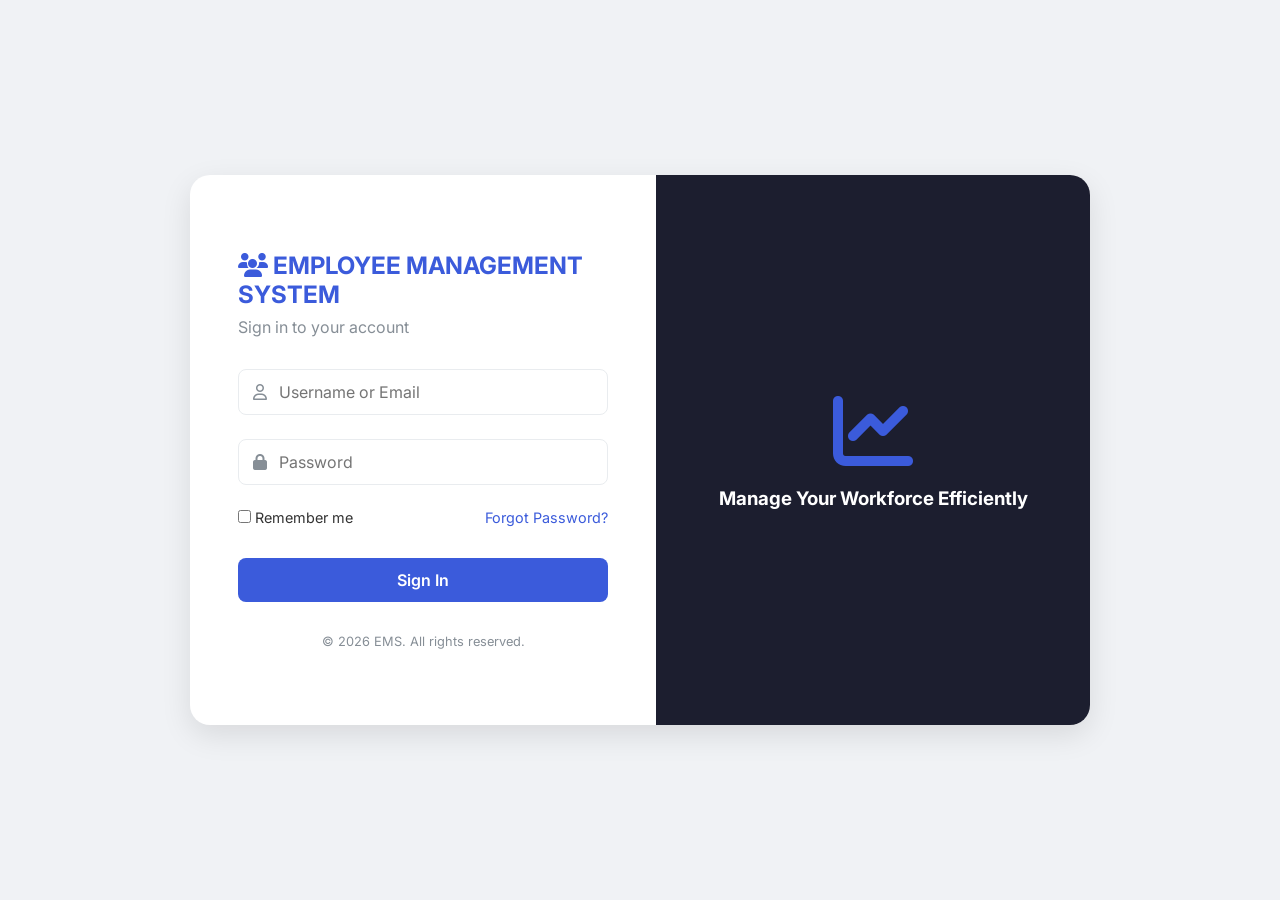
==== frontend/worksphere-frontend/attendance.html @ 93aee324 "Final Polish and Switched to H2 Database for Cloud Deployment" ====
﻿<!DOCTYPE html>
<html lang="en">
<head>
    <meta charset="UTF-8">
    <meta name="viewport" content="width=device-width, initial-scale=1.0">
    <title>EMS - Attendance</title>
    <link href="https://fonts.googleapis.com/css2?family=Inter:wght@300;400;500;600;700&display=swap" rel="stylesheet">
    <link rel="stylesheet" href="styles.css">
    <link rel="stylesheet" href="https://cdnjs.cloudflare.com/ajax/libs/font-awesome/6.4.0/css/all.min.css">
</head>
<body>
    <div class="dashboard-layout">
        <!-- Sidebar -->
        <aside class="sidebar">
            <div class="sidebar-brand">
                <i class="fa-solid fa-users"></i> EMS
            </div>
            <nav class="sidebar-nav">
                <a href="index.html" class="nav-item"><i class="fa-solid fa-border-all"></i> Dashboard</a>
                <a href="employees.html" class="nav-item"><i class="fa-solid fa-user-group"></i> Employees</a>
                <a href="departments.html" class="nav-item"><i class="fa-solid fa-building"></i> Departments</a>
                <a href="attendance.html" class="nav-item active"><i class="fa-solid fa-calendar-check"></i> Attendance</a>
                <a href="leaves.html" class="nav-item"><i class="fa-solid fa-calendar-minus"></i> Leaves</a>
                <a href="payroll.html" class="nav-item"><i class="fa-solid fa-money-check-dollar"></i> Payroll</a>
                <a href="reports.html" class="nav-item"><i class="fa-solid fa-chart-bar"></i> Reports</a>
                <a href="documents.html" class="nav-item"><i class="fa-solid fa-folder-open"></i> Documents</a>
                <a href="settings.html" class="nav-item"><i class="fa-solid fa-gear"></i> Settings</a>
            </nav>
        </aside>

        <!-- Main Content -->
        <div class="main-wrapper">
            <!-- Header -->
            <header class="top-header">
                <div class="header-title">
                    <button class="menu-toggle"><i class="fa-solid fa-bars"></i></button>
                    <h2>Attendance</h2>
                </div>
                <div class="header-actions">
                    <div class="user-profile">
                        <div class="avatar"><i class="fa-solid fa-user"></i></div>
                        <span>Current User</span>
                    </div>
                </div>
            </header>

            <!-- Content Area -->
            <main class="content-area">
                <div class="page-header-actions" style="margin-bottom: 30px;">
                    <h3>My Timesheet</h3>
                    <div style="display: flex; gap: 10px; align-items: center;">
                        <select id="attEmployeeSelect" style="padding: 10px; border-radius: 6px; border: 1px solid var(--border-color);"></select>
                        <button class="btn-primary" onclick="clockIn()" style="background-color: #2b8a3e;"><i class="fa-solid fa-right-to-bracket"></i> Clock In</button>
                        <button class="btn-primary" onclick="clockOut()" style="background-color: #e03131;"><i class="fa-solid fa-right-from-bracket"></i> Clock Out</button>
                    </div>
                </div>

                <div id="attError" class="error-msg" style="display:none; max-width: 600px; margin-bottom: 20px;"></div>

                <div class="table-container">
                    <table class="data-table">
                        <thead>
                            <tr>
                                <th>Date</th>
                                <th>Employee</th>
                                <th>Clock In</th>
                                <th>Clock Out</th>
                                <th>Status</th>
                            </tr>
                        </thead>
                        <tbody id="attendanceTableBody">
                            <tr>
                                <td colspan="5" style="text-align: center; padding: 20px;">Loading...</td>
                            </tr>
                        </tbody>
                    </table>
                </div>
            </main>
        </div>
    </div>

    <!-- Toast Notification -->
    <div id="toast" class="toast">Action completed successfully</div>

    <script src="script.js"></script>
    <script src="attendance.js"></script>
</body>
</html>
---- frontend/worksphere-frontend/styles.css ----
/* Global Variables & Resets */
:root {
    --primary-color: #3b5bdb;
    --primary-hover: #364fc7;
    --secondary-color: #f8f9fa;
    --sidebar-bg: #1c1e2f;
    --sidebar-hover: #2d3047;
    --text-main: #333333;
    --text-muted: #868e96;
    --border-color: #e9ecef;
    --success: #2b8a3e;
    --bg-color: #f4f6f9;
}

* {
    margin: 0;
    padding: 0;
    box-sizing: border-box;
    font-family: 'Inter', sans-serif;
}

body {
    background-color: var(--bg-color);
    color: var(--text-main);
}

a { text-decoration: none; }

/* Login Page Styles */
.login-body {
    display: flex;
    justify-content: center;
    align-items: center;
    min-height: 100vh;
    background-color: #f0f2f5;
}

.login-container {
    display: flex;
    width: 900px;
    height: 550px;
    background: #fff;
    border-radius: 20px;
    box-shadow: 0 10px 30px rgba(0,0,0,0.1);
    overflow: hidden;
}

.login-form-section {
    flex: 1;
    padding: 3rem;
    display: flex;
    flex-direction: column;
    justify-content: center;
}

.login-header h2 {
    color: var(--primary-color);
    font-size: 1.5rem;
    margin-bottom: 0.5rem;
}

.login-header p {
    color: var(--text-muted);
    margin-bottom: 2rem;
}

.input-group {
    position: relative;
    margin-bottom: 1.5rem;
}

.input-group i {
    position: absolute;
    left: 15px;
    top: 50%;
    transform: translateY(-50%);
    color: var(--text-muted);
}

.input-group input {
    width: 100%;
    padding: 12px 15px 12px 40px;
    border: 1px solid var(--border-color);
    border-radius: 8px;
    font-size: 1rem;
    outline: none;
    transition: all 0.3s;
}

.input-group input:focus {
    border-color: var(--primary-color);
    box-shadow: 0 0 0 3px rgba(59, 91, 219, 0.1);
}

.login-options {
    display: flex;
    justify-content: space-between;
    font-size: 0.9rem;
    margin-bottom: 2rem;
}

.login-options a {
    color: var(--primary-color);
}

.btn-primary {
    width: 100%;
    padding: 12px;
    background-color: var(--primary-color);
    color: white;
    border: none;
    border-radius: 8px;
    font-size: 1rem;
    font-weight: 600;
    cursor: pointer;
    transition: background 0.3s;
}

.btn-primary:hover {
    background-color: var(--primary-hover);
}

.login-footer {
    margin-top: 2rem;
    font-size: 0.8rem;
    color: var(--text-muted);
    text-align: center;
}

.login-image-section {
    flex: 1;
    background: var(--sidebar-bg);
    display: flex;
    justify-content: center;
    align-items: center;
    color: white;
    padding: 2rem;
}

.illustration-placeholder {
    text-align: center;
}

.illustration-icon {
    font-size: 5rem;
    margin-bottom: 1rem;
    color: var(--primary-color);
}

/* Dashboard Layout Styles */
.dashboard-layout {
    display: flex;
    min-height: 100vh;
}

.sidebar {
    width: 250px;
    background-color: var(--sidebar-bg);
    color: white;
    display: flex;
    flex-direction: column;
}

.sidebar-brand {
    padding: 20px;
    font-size: 1.5rem;
    font-weight: 700;
    border-bottom: 1px solid rgba(255,255,255,0.1);
    display: flex;
    align-items: center;
    gap: 10px;
}

.sidebar-nav {
    padding: 20px 0;
    flex: 1;
}

.nav-item {
    display: flex;
    align-items: center;
    padding: 12px 20px;
    color: #aeb2c6;
    text-decoration: none;
    gap: 15px;
    transition: all 0.3s;
}

.nav-item:hover, .nav-item.active {
    background-color: var(--sidebar-hover);
    color: white;
    border-left: 4px solid var(--primary-color);
}

.main-wrapper {
    flex: 1;
    display: flex;
    flex-direction: column;
    overflow-x: hidden;
}

.top-header {
    background: white;
    padding: 15px 30px;
    display: flex;
    justify-content: space-between;
    align-items: center;
    border-bottom: 1px solid var(--border-color);
}

.header-title {
    display: flex;
    align-items: center;
    gap: 15px;
}

.menu-toggle {
    background: none;
    border: none;
    font-size: 1.2rem;
    cursor: pointer;
    color: var(--text-muted);
}

.header-actions {
    display: flex;
    align-items: center;
    gap: 20px;
}

.search-bar {
    position: relative;
}

.search-bar i {
    position: absolute;
    left: 10px;
    top: 50%;
    transform: translateY(-50%);
    color: var(--text-muted);
}

.search-bar input {
    padding: 8px 15px 8px 35px;
    border: 1px solid var(--border-color);
    border-radius: 20px;
    outline: none;
    background: var(--secondary-color);
}

.user-profile {
    display: flex;
    align-items: center;
    gap: 10px;
    cursor: pointer;
}

.avatar {
    width: 35px;
    height: 35px;
    border-radius: 50%;
    background-color: var(--primary-color);
    color: white;
    display: flex;
    justify-content: center;
    align-items: center;
}

.content-area {
    padding: 30px;
    flex: 1;
}

.stats-grid {
    display: grid;
    grid-template-columns: repeat(4, 1fr);
    gap: 20px;
    margin-bottom: 30px;
}

.stat-card {
    background: white;
    padding: 20px;
    border-radius: 12px;
    box-shadow: 0 2px 10px rgba(0,0,0,0.02);
    border: 1px solid var(--border-color);
}

.stat-info h3 {
    font-size: 0.9rem;
    color: var(--text-muted);
    margin-bottom: 10px;
    font-weight: 500;
}

.stat-value {
    font-size: 2rem;
    font-weight: 700;
    margin-bottom: 5px;
}

.stat-subtext {
    font-size: 0.8rem;
    color: var(--text-muted);
}

.text-success {
    color: var(--success);
}

.dashboard-charts {
    display: grid;
    grid-template-columns: 2fr 1fr;
    gap: 20px;
}

.chart-container, .activities-container {
    background: white;
    padding: 20px;
    border-radius: 12px;
    box-shadow: 0 2px 10px rgba(0,0,0,0.02);
    border: 1px solid var(--border-color);
}

.chart-placeholder {
    height: 250px;
    display: flex;
    justify-content: center;
    align-items: center;
    background: var(--secondary-color);
    border-radius: 8px;
    margin-top: 15px;
}

.activities-header {
    display: flex;
    justify-content: space-between;
    align-items: center;
    margin-bottom: 15px;
}

.activities-header a {
    font-size: 0.8rem;
    color: var(--primary-color);
}

.activity-item {
    display: flex;
    align-items: flex-start;
    gap: 15px;
    padding: 12px 0;
    border-bottom: 1px solid var(--border-color);
}

.activity-item:last-child {
    border-bottom: none;
}

.activity-icon {
    width: 32px;
    height: 32px;
    border-radius: 50%;
    background: rgba(59, 91, 219, 0.1);
    color: var(--primary-color);
    display: flex;
    justify-content: center;
    align-items: center;
    font-size: 0.8rem;
}

.activity-details p {
    font-size: 0.9rem;
    margin: 0;
}

.activity-time {
    margin-left: auto;
    font-size: 0.75rem;
    color: var(--text-muted);
}

/* --- Table Styles --- */
.page-header-actions {
    display: flex;
    justify-content: space-between;
    align-items: center;
    margin-bottom: 20px;
}

.table-container {
    background: white;
    border-radius: 12px;
    box-shadow: 0 2px 10px rgba(0,0,0,0.02);
    border: 1px solid var(--border-color);
    overflow: hidden;
}

.data-table {
    width: 100%;
    border-collapse: collapse;
}

.data-table th {
    background-color: var(--secondary-color);
    padding: 15px 20px;
    text-align: left;
    font-weight: 600;
    font-size: 0.85rem;
    color: var(--text-muted);
    border-bottom: 1px solid var(--border-color);
}

.data-table td {
    padding: 15px 20px;
    border-bottom: 1px solid var(--border-color);
    font-size: 0.9rem;
    vertical-align: middle;
}

.data-table tr:last-child td {
    border-bottom: none;
}

.data-table tr:hover {
    background-color: rgba(59, 91, 219, 0.02);
}

.emp-name-cell {
    display: flex;
    align-items: center;
    gap: 12px;
    font-weight: 500;
}

.emp-avatar {
    width: 35px;
    height: 35px;
    border-radius: 50%;
    background-color: rgba(59, 91, 219, 0.1);
    color: var(--primary-color);
    display: flex;
    justify-content: center;
    align-items: center;
    font-size: 0.8rem;
    font-weight: 700;
}

.action-btn {
    background: none;
    border: none;
    cursor: pointer;
    padding: 6px;
    border-radius: 4px;
    transition: background 0.2s;
    font-size: 1rem;
}

.action-btn.edit-btn {
    color: #1971c2;
}

.action-btn.edit-btn:hover {
    background-color: rgba(25, 113, 194, 0.1);
}

.action-btn.delete-btn {
    color: #e03131;
}

.action-btn.delete-btn:hover {
    background-color: rgba(224, 49, 49, 0.1);
}

/* --- Modal Styles --- */
.modal {
    display: none;
    position: fixed;
    z-index: 1000;
    left: 0;
    top: 0;
    width: 100%;
    height: 100%;
    background-color: rgba(0,0,0,0.5);
    justify-content: center;
    align-items: center;
}

.modal-content {
    background-color: white;
    width: 500px;
    border-radius: 12px;
    box-shadow: 0 10px 30px rgba(0,0,0,0.2);
    overflow: hidden;
    animation: modalSlideIn 0.3s ease;
}

@keyframes modalSlideIn {
    from { transform: translateY(-20px); opacity: 0; }
    to { transform: translateY(0); opacity: 1; }
}

.modal-header {
    display: flex;
    justify-content: space-between;
    align-items: center;
    padding: 20px 25px;
    border-bottom: 1px solid var(--border-color);
}

.modal-header h2 {
    font-size: 1.25rem;
    color: var(--primary-color);
}

.close-btn {
    font-size: 1.5rem;
    cursor: pointer;
    color: var(--text-muted);
}

.close-btn:hover {
    color: var(--text-main);
}

#addEmployeeForm {
    padding: 20px 25px;
}

.form-row {
    display: flex;
    gap: 15px;
    margin-bottom: 15px;
}

.input-group-modal {
    flex: 1;
    display: flex;
    flex-direction: column;
}

.input-group-modal label {
    font-size: 0.85rem;
    margin-bottom: 5px;
    color: var(--text-main);
    font-weight: 500;
}

.input-group-modal input, .input-group-modal select {
    padding: 10px 12px;
    border: 1px solid var(--border-color);
    border-radius: 6px;
    font-size: 0.9rem;
    outline: none;
}

.input-group-modal input:focus, .input-group-modal select:focus {
    border-color: var(--primary-color);
}

.modal-footer {
    display: flex;
    justify-content: flex-end;
    gap: 10px;
    margin-top: 20px;
    padding-top: 20px;
    border-top: 1px solid var(--border-color);
}

.btn-secondary {
    padding: 10px 15px;
    background-color: white;
    color: var(--text-main);
    border: 1px solid var(--border-color);
    border-radius: 6px;
    cursor: pointer;
    font-weight: 500;
}

.btn-secondary:hover {
    background-color: var(--secondary-color);
}

/* --- Toast Notification --- */
.toast {
    visibility: hidden;
    min-width: 250px;
    background-color: var(--success);
    color: white;
    text-align: center;
    border-radius: 6px;
    padding: 15px;
    position: fixed;
    z-index: 1001;
    right: 30px;
    bottom: 30px;
    font-size: 0.95rem;
    box-shadow: 0 5px 15px rgba(0,0,0,0.2);
}

.toast.show {
    visibility: visible;
    animation: fadein 0.5s, fadeout 0.5s 2.5s;
}

@keyframes fadein {
    from {bottom: 0; opacity: 0;}
    to {bottom: 30px; opacity: 1;}
}

@keyframes fadeout {
    from {bottom: 30px; opacity: 1;}
    to {bottom: 0; opacity: 0;}
}

.error-msg {
    background-color: #ffe3e3;
    color: #e03131;
    padding: 10px;
    border-radius: 6px;
    margin-bottom: 15px;
    font-size: 0.85rem;
    border: 1px solid #ffc9c9;
}

/* --- Status Badges --- */
.badge {
    padding: 5px 10px;
    border-radius: 12px;
    font-size: 0.75rem;
    font-weight: 600;
    text-transform: uppercase;
    display: inline-block;
}

.badge-success {
    background-color: rgba(43, 138, 62, 0.1);
    color: #2b8a3e;
    border: 1px solid rgba(43, 138, 62, 0.2);
}

.badge-warning {
    background-color: rgba(240, 140, 0, 0.1);
    color: #f08c00;
    border: 1px solid rgba(240, 140, 0, 0.2);
}

.badge-danger {
    background-color: rgba(224, 49, 49, 0.1);
    color: #e03131;
    border: 1px solid rgba(224, 49, 49, 0.2);
}

.text-success { color: #2b8a3e !important; }
.text-danger { color: #e03131 !important; }
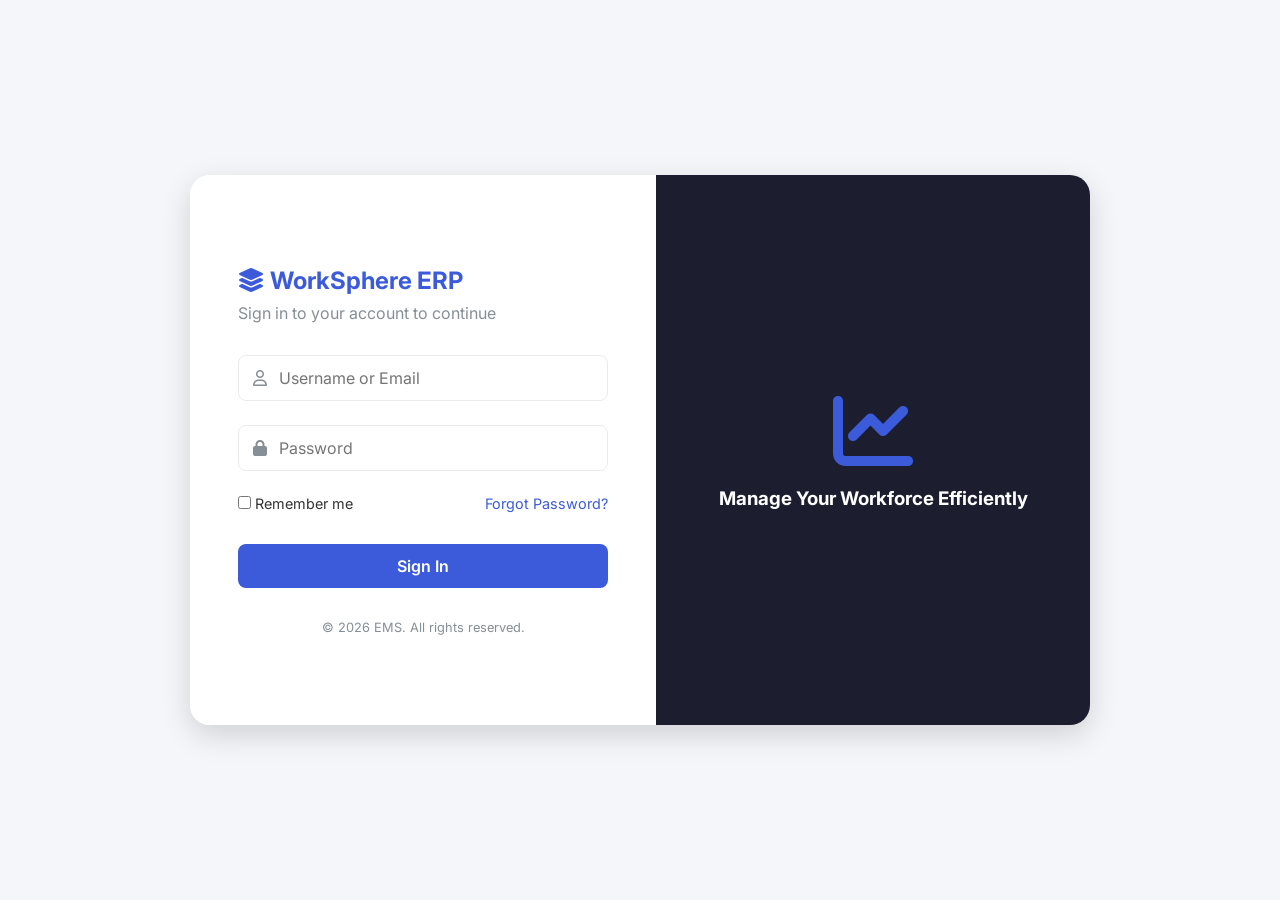
==== commit c06da0b2: "Phase 2: Activity logging, dark mode, user management, RBAC, payroll fixes, DataSeeder cleanup" ====
--- a/frontend/worksphere-frontend/attendance.html
+++ b/frontend/worksphere-frontend/attendance.html
@@ -5,6 +5,12 @@
     <meta name="viewport" content="width=device-width, initial-scale=1.0">
     <title>EMS - Attendance</title>
     <link href="https://fonts.googleapis.com/css2?family=Inter:wght@300;400;500;600;700&display=swap" rel="stylesheet">
+    <script>
+        (function() {
+            const t = localStorage.getItem('ws_theme') || 'light';
+            document.documentElement.setAttribute('data-theme', t);
+        })();
+    </script>
     <link rel="stylesheet" href="styles.css">
     <link rel="stylesheet" href="https://cdnjs.cloudflare.com/ajax/libs/font-awesome/6.4.0/css/all.min.css">
 </head>
@@ -24,6 +30,7 @@
                 <a href="payroll.html" class="nav-item"><i class="fa-solid fa-money-check-dollar"></i> Payroll</a>
                 <a href="reports.html" class="nav-item"><i class="fa-solid fa-chart-bar"></i> Reports</a>
                 <a href="documents.html" class="nav-item"><i class="fa-solid fa-folder-open"></i> Documents</a>
+                <a href="user-management.html" class="nav-item admin-only"><i class="fa-solid fa-users-gear"></i> User Management</a>
                 <a href="settings.html" class="nav-item"><i class="fa-solid fa-gear"></i> Settings</a>
             </nav>
         </aside>
@@ -37,6 +44,7 @@
                     <h2>Attendance</h2>
                 </div>
                 <div class="header-actions">
+                    <button class="theme-toggle-btn" onclick="toggleTheme()"><i class="fa-solid fa-moon"></i><span>Dark Mode</span></button>
                     <div class="user-profile">
                         <div class="avatar"><i class="fa-solid fa-user"></i></div>
                         <span>Current User</span>
@@ -87,3 +95,6 @@
 </body>
 </html>
 
+
+
+
--- a/frontend/worksphere-frontend/styles.css
+++ b/frontend/worksphere-frontend/styles.css
@@ -1,17 +1,65 @@
-/* Global Variables & Resets */
+/* =============================================
+   WorkSphere ERP – Global Stylesheet
+   Supports: Light Mode (default) + Dark Mode
+   ============================================= */
+
+/* ---- Theme Variables ---- */
 :root {
+    /* Light Mode (default) */
     --primary-color: #3b5bdb;
     --primary-hover: #364fc7;
     --secondary-color: #f8f9fa;
     --sidebar-bg: #1c1e2f;
     --sidebar-hover: #2d3047;
+    --sidebar-text: #aeb2c6;
     --text-main: #333333;
     --text-muted: #868e96;
     --border-color: #e9ecef;
     --success: #2b8a3e;
+    --danger: #e03131;
+    --warning: #f08c00;
     --bg-color: #f4f6f9;
-}
-
+    --card-bg: #ffffff;
+    --header-bg: #ffffff;
+    --input-bg: #ffffff;
+    --table-header-bg: #f8f9fa;
+    --modal-bg: #ffffff;
+    --modal-overlay: rgba(0, 0, 0, 0.5);
+    --shadow: 0 2px 10px rgba(0,0,0,0.06);
+    --shadow-lg: 0 10px 30px rgba(0,0,0,0.15);
+}
+
+/* Dark Mode */
+[data-theme="dark"] {
+    --primary-color: #4c6ef5;
+    --primary-hover: #5c7cfa;
+    --secondary-color: #2c2e3e;
+    --sidebar-bg: #141520;
+    --sidebar-hover: #1e2032;
+    --sidebar-text: #8c91b0;
+    --text-main: #e8eaf0;
+    --text-muted: #6e7290;
+    --border-color: #2c2e3e;
+    --success: #37b24d;
+    --danger: #f03e3e;
+    --warning: #f59f00;
+    --bg-color: #1a1b2e;
+    --card-bg: #23253a;
+    --header-bg: #1e2035;
+    --input-bg: #2c2e42;
+    --table-header-bg: #1e2035;
+    --modal-bg: #23253a;
+    --modal-overlay: rgba(0, 0, 0, 0.7);
+    --shadow: 0 2px 10px rgba(0,0,0,0.3);
+    --shadow-lg: 0 10px 30px rgba(0,0,0,0.5);
+}
+
+/* ---- Theme Flash Prevention ---- */
+html {
+    background-color: var(--bg-color);
+}
+
+/* ---- Resets ---- */
 * {
     margin: 0;
     padding: 0;
@@ -22,26 +70,27 @@
 body {
     background-color: var(--bg-color);
     color: var(--text-main);
+    transition: background-color 0.25s ease, color 0.25s ease;
 }
 
 a { text-decoration: none; }
 
-/* Login Page Styles */
+/* ---- Login Page ---- */
 .login-body {
     display: flex;
     justify-content: center;
     align-items: center;
     min-height: 100vh;
-    background-color: #f0f2f5;
+    background-color: var(--bg-color);
 }
 
 .login-container {
     display: flex;
     width: 900px;
-    height: 550px;
-    background: #fff;
+    min-height: 550px;
+    background: var(--card-bg);
     border-radius: 20px;
-    box-shadow: 0 10px 30px rgba(0,0,0,0.1);
+    box-shadow: var(--shadow-lg);
     overflow: hidden;
 }
 
@@ -51,6 +100,7 @@
     display: flex;
     flex-direction: column;
     justify-content: center;
+    background: var(--card-bg);
 }
 
 .login-header h2 {
@@ -84,12 +134,14 @@
     border-radius: 8px;
     font-size: 1rem;
     outline: none;
+    background: var(--input-bg);
+    color: var(--text-main);
     transition: all 0.3s;
 }
 
 .input-group input:focus {
     border-color: var(--primary-color);
-    box-shadow: 0 0 0 3px rgba(59, 91, 219, 0.1);
+    box-shadow: 0 0 0 3px rgba(59, 91, 219, 0.15);
 }
 
 .login-options {
@@ -99,9 +151,7 @@
     margin-bottom: 2rem;
 }
 
-.login-options a {
-    color: var(--primary-color);
-}
+.login-options a { color: var(--primary-color); }
 
 .btn-primary {
     width: 100%;
@@ -113,12 +163,11 @@
     font-size: 1rem;
     font-weight: 600;
     cursor: pointer;
-    transition: background 0.3s;
-}
-
-.btn-primary:hover {
-    background-color: var(--primary-hover);
-}
+    transition: background 0.3s, transform 0.1s;
+}
+
+.btn-primary:hover { background-color: var(--primary-hover); }
+.btn-primary:active { transform: scale(0.98); }
 
 .login-footer {
     margin-top: 2rem;
@@ -137,17 +186,10 @@
     padding: 2rem;
 }
 
-.illustration-placeholder {
-    text-align: center;
-}
-
-.illustration-icon {
-    font-size: 5rem;
-    margin-bottom: 1rem;
-    color: var(--primary-color);
-}
-
-/* Dashboard Layout Styles */
+.illustration-placeholder { text-align: center; }
+.illustration-icon { font-size: 5rem; margin-bottom: 1rem; color: var(--primary-color); }
+
+/* ---- Dashboard Layout ---- */
 .dashboard-layout {
     display: flex;
     min-height: 100vh;
@@ -159,20 +201,24 @@
     color: white;
     display: flex;
     flex-direction: column;
+    position: sticky;
+    top: 0;
+    height: 100vh;
+    overflow-y: auto;
 }
 
 .sidebar-brand {
     padding: 20px;
     font-size: 1.5rem;
     font-weight: 700;
-    border-bottom: 1px solid rgba(255,255,255,0.1);
+    border-bottom: 1px solid rgba(255,255,255,0.08);
     display: flex;
     align-items: center;
     gap: 10px;
 }
 
 .sidebar-nav {
-    padding: 20px 0;
+    padding: 15px 0;
     flex: 1;
 }
 
@@ -180,16 +226,18 @@
     display: flex;
     align-items: center;
     padding: 12px 20px;
-    color: #aeb2c6;
+    color: var(--sidebar-text);
     text-decoration: none;
     gap: 15px;
-    transition: all 0.3s;
+    transition: all 0.2s;
+    font-size: 0.9rem;
 }
 
 .nav-item:hover, .nav-item.active {
     background-color: var(--sidebar-hover);
     color: white;
-    border-left: 4px solid var(--primary-color);
+    border-left: 3px solid var(--primary-color);
+    padding-left: 17px;
 }
 
 .main-wrapper {
@@ -197,15 +245,21 @@
     display: flex;
     flex-direction: column;
     overflow-x: hidden;
-}
-
+    min-width: 0;
+}
+
+/* ---- Header ---- */
 .top-header {
-    background: white;
+    background: var(--header-bg);
     padding: 15px 30px;
     display: flex;
     justify-content: space-between;
     align-items: center;
     border-bottom: 1px solid var(--border-color);
+    position: sticky;
+    top: 0;
+    z-index: 100;
+    transition: background 0.25s;
 }
 
 .header-title {
@@ -228,9 +282,28 @@
     gap: 20px;
 }
 
-.search-bar {
-    position: relative;
-}
+/* Theme Toggle Button in header */
+.theme-toggle-btn {
+    background: none;
+    border: 1px solid var(--border-color);
+    border-radius: 20px;
+    padding: 6px 14px;
+    cursor: pointer;
+    color: var(--text-main);
+    font-size: 0.85rem;
+    display: flex;
+    align-items: center;
+    gap: 6px;
+    transition: all 0.2s;
+}
+
+.theme-toggle-btn:hover {
+    background: var(--secondary-color);
+    border-color: var(--primary-color);
+    color: var(--primary-color);
+}
+
+.search-bar { position: relative; }
 
 .search-bar i {
     position: absolute;
@@ -246,6 +319,7 @@
     border-radius: 20px;
     outline: none;
     background: var(--secondary-color);
+    color: var(--text-main);
 }
 
 .user-profile {
@@ -253,6 +327,7 @@
     align-items: center;
     gap: 10px;
     cursor: pointer;
+    position: relative;
 }
 
 .avatar {
@@ -266,11 +341,13 @@
     align-items: center;
 }
 
+/* ---- Content Area ---- */
 .content-area {
     padding: 30px;
     flex: 1;
 }
 
+/* ---- Dashboard Stats ---- */
 .stats-grid {
     display: grid;
     grid-template-columns: repeat(4, 1fr);
@@ -279,11 +356,12 @@
 }
 
 .stat-card {
-    background: white;
+    background: var(--card-bg);
     padding: 20px;
     border-radius: 12px;
-    box-shadow: 0 2px 10px rgba(0,0,0,0.02);
-    border: 1px solid var(--border-color);
+    box-shadow: var(--shadow);
+    border: 1px solid var(--border-color);
+    transition: background 0.25s, border-color 0.25s;
 }
 
 .stat-info h3 {
@@ -304,9 +382,9 @@
     color: var(--text-muted);
 }
 
-.text-success {
-    color: var(--success);
-}
+.text-success { color: var(--success) !important; }
+.text-danger  { color: var(--danger) !important; }
+.text-muted   { color: var(--text-muted); }
 
 .dashboard-charts {
     display: grid;
@@ -315,15 +393,16 @@
 }
 
 .chart-container, .activities-container {
-    background: white;
+    background: var(--card-bg);
     padding: 20px;
     border-radius: 12px;
-    box-shadow: 0 2px 10px rgba(0,0,0,0.02);
-    border: 1px solid var(--border-color);
+    box-shadow: var(--shadow);
+    border: 1px solid var(--border-color);
+    transition: background 0.25s;
 }
 
 .chart-placeholder {
-    height: 250px;
+    min-height: 200px;
     display: flex;
     justify-content: center;
     align-items: center;
@@ -339,47 +418,35 @@
     margin-bottom: 15px;
 }
 
-.activities-header a {
-    font-size: 0.8rem;
-    color: var(--primary-color);
-}
+.activities-header a { font-size: 0.8rem; color: var(--primary-color); }
 
 .activity-item {
     display: flex;
     align-items: flex-start;
-    gap: 15px;
+    gap: 12px;
     padding: 12px 0;
     border-bottom: 1px solid var(--border-color);
 }
 
-.activity-item:last-child {
-    border-bottom: none;
-}
+.activity-item:last-child { border-bottom: none; }
 
 .activity-icon {
     width: 32px;
     height: 32px;
     border-radius: 50%;
-    background: rgba(59, 91, 219, 0.1);
+    background: rgba(75, 110, 245, 0.12);
     color: var(--primary-color);
     display: flex;
     justify-content: center;
     align-items: center;
     font-size: 0.8rem;
-}
-
-.activity-details p {
-    font-size: 0.9rem;
-    margin: 0;
-}
-
-.activity-time {
-    margin-left: auto;
-    font-size: 0.75rem;
-    color: var(--text-muted);
-}
-
-/* --- Table Styles --- */
+    flex-shrink: 0;
+}
+
+.activity-details p { font-size: 0.88rem; margin: 0; color: var(--text-main); }
+.activity-time { margin-left: auto; font-size: 0.75rem; color: var(--text-muted); white-space: nowrap; }
+
+/* ---- Tables ---- */
 .page-header-actions {
     display: flex;
     justify-content: space-between;
@@ -388,11 +455,12 @@
 }
 
 .table-container {
-    background: white;
+    background: var(--card-bg);
     border-radius: 12px;
-    box-shadow: 0 2px 10px rgba(0,0,0,0.02);
+    box-shadow: var(--shadow);
     border: 1px solid var(--border-color);
     overflow: hidden;
+    transition: background 0.25s;
 }
 
 .data-table {
@@ -401,29 +469,26 @@
 }
 
 .data-table th {
-    background-color: var(--secondary-color);
-    padding: 15px 20px;
+    background-color: var(--table-header-bg);
+    padding: 14px 18px;
     text-align: left;
     font-weight: 600;
-    font-size: 0.85rem;
+    font-size: 0.82rem;
     color: var(--text-muted);
     border-bottom: 1px solid var(--border-color);
+    white-space: nowrap;
 }
 
 .data-table td {
-    padding: 15px 20px;
+    padding: 14px 18px;
     border-bottom: 1px solid var(--border-color);
-    font-size: 0.9rem;
+    font-size: 0.88rem;
     vertical-align: middle;
-}
-
-.data-table tr:last-child td {
-    border-bottom: none;
-}
-
-.data-table tr:hover {
-    background-color: rgba(59, 91, 219, 0.02);
-}
+    color: var(--text-main);
+}
+
+.data-table tr:last-child td { border-bottom: none; }
+.data-table tr:hover { background-color: rgba(75, 110, 245, 0.04); }
 
 .emp-name-cell {
     display: flex;
@@ -436,13 +501,14 @@
     width: 35px;
     height: 35px;
     border-radius: 50%;
-    background-color: rgba(59, 91, 219, 0.1);
+    background-color: rgba(59, 91, 219, 0.12);
     color: var(--primary-color);
     display: flex;
     justify-content: center;
     align-items: center;
-    font-size: 0.8rem;
+    font-size: 0.78rem;
     font-weight: 700;
+    flex-shrink: 0;
 }
 
 .action-btn {
@@ -455,76 +521,64 @@
     font-size: 1rem;
 }
 
-.action-btn.edit-btn {
-    color: #1971c2;
-}
-
-.action-btn.edit-btn:hover {
-    background-color: rgba(25, 113, 194, 0.1);
-}
-
-.action-btn.delete-btn {
-    color: #e03131;
-}
-
-.action-btn.delete-btn:hover {
-    background-color: rgba(224, 49, 49, 0.1);
-}
-
-/* --- Modal Styles --- */
+.action-btn.edit-btn   { color: #1971c2; }
+.action-btn.edit-btn:hover   { background-color: rgba(25, 113, 194, 0.1); }
+.action-btn.delete-btn { color: var(--danger); }
+.action-btn.delete-btn:hover { background-color: rgba(224, 49, 49, 0.1); }
+
+/* ---- Modals ---- */
 .modal {
     display: none;
     position: fixed;
     z-index: 1000;
-    left: 0;
-    top: 0;
-    width: 100%;
-    height: 100%;
-    background-color: rgba(0,0,0,0.5);
+    left: 0; top: 0;
+    width: 100%; height: 100%;
+    background-color: var(--modal-overlay);
     justify-content: center;
     align-items: center;
 }
 
 .modal-content {
-    background-color: white;
-    width: 500px;
-    border-radius: 12px;
-    box-shadow: 0 10px 30px rgba(0,0,0,0.2);
+    background-color: var(--modal-bg);
+    width: 520px;
+    max-width: 95vw;
+    border-radius: 14px;
+    box-shadow: var(--shadow-lg);
     overflow: hidden;
-    animation: modalSlideIn 0.3s ease;
+    animation: modalSlideIn 0.25s ease;
+    border: 1px solid var(--border-color);
 }
 
 @keyframes modalSlideIn {
     from { transform: translateY(-20px); opacity: 0; }
-    to { transform: translateY(0); opacity: 1; }
+    to   { transform: translateY(0);     opacity: 1; }
 }
 
 .modal-header {
     display: flex;
     justify-content: space-between;
     align-items: center;
-    padding: 20px 25px;
+    padding: 18px 24px;
     border-bottom: 1px solid var(--border-color);
-}
-
-.modal-header h2 {
-    font-size: 1.25rem;
+    background: var(--modal-bg);
+}
+
+.modal-header h2, .modal-header h3 {
+    font-size: 1.1rem;
     color: var(--primary-color);
-}
-
-.close-btn {
+    font-weight: 600;
+}
+
+.close-btn, .close-modal {
     font-size: 1.5rem;
     cursor: pointer;
     color: var(--text-muted);
-}
-
-.close-btn:hover {
-    color: var(--text-main);
-}
-
-#addEmployeeForm {
-    padding: 20px 25px;
-}
+    line-height: 1;
+}
+
+.close-btn:hover, .close-modal:hover { color: var(--text-main); }
+
+#addEmployeeForm { padding: 20px 24px; }
 
 .form-row {
     display: flex;
@@ -539,22 +593,40 @@
 }
 
 .input-group-modal label {
-    font-size: 0.85rem;
+    font-size: 0.83rem;
     margin-bottom: 5px;
     color: var(--text-main);
     font-weight: 500;
 }
 
-.input-group-modal input, .input-group-modal select {
+.input-group-modal input,
+.input-group-modal select,
+.input-group-modal textarea {
     padding: 10px 12px;
     border: 1px solid var(--border-color);
-    border-radius: 6px;
+    border-radius: 8px;
     font-size: 0.9rem;
     outline: none;
-}
-
-.input-group-modal input:focus, .input-group-modal select:focus {
+    background: var(--input-bg);
+    color: var(--text-main);
+    transition: border-color 0.2s, background 0.25s;
+    width: 100%;
+    box-sizing: border-box;
+}
+
+.input-group-modal input:focus,
+.input-group-modal select,
+.input-group-modal textarea:focus {
     border-color: var(--primary-color);
+    box-shadow: 0 0 0 3px rgba(75, 110, 245, 0.12);
+}
+
+.input-group-modal select {
+    appearance: none;
+    background-image: url("data:image/svg+xml,%3Csvg xmlns='http://www.w3.org/2000/svg' width='12' height='12' viewBox='0 0 12 12'%3E%3Cpath fill='%23868e96' d='M6 8L1 3h10z'/%3E%3C/svg%3E");
+    background-repeat: no-repeat;
+    background-position: right 12px center;
+    padding-right: 32px;
 }
 
 .modal-footer {
@@ -562,93 +634,184 @@
     justify-content: flex-end;
     gap: 10px;
     margin-top: 20px;
-    padding-top: 20px;
+    padding-top: 15px;
     border-top: 1px solid var(--border-color);
 }
 
 .btn-secondary {
-    padding: 10px 15px;
-    background-color: white;
-    color: var(--text-main);
-    border: 1px solid var(--border-color);
-    border-radius: 6px;
+    padding: 10px 18px;
+    background-color: var(--card-bg);
+    color: var(--text-main);
+    border: 1px solid var(--border-color);
+    border-radius: 8px;
     cursor: pointer;
     font-weight: 500;
-}
-
-.btn-secondary:hover {
-    background-color: var(--secondary-color);
-}
-
-/* --- Toast Notification --- */
+    transition: background 0.2s;
+}
+
+.btn-secondary:hover { background-color: var(--secondary-color); }
+
+/* ---- Toast Notifications ---- */
 .toast {
     visibility: hidden;
-    min-width: 250px;
+    min-width: 260px;
     background-color: var(--success);
     color: white;
     text-align: center;
-    border-radius: 6px;
-    padding: 15px;
+    border-radius: 8px;
+    padding: 14px 20px;
     position: fixed;
-    z-index: 1001;
+    z-index: 2000;
     right: 30px;
     bottom: 30px;
-    font-size: 0.95rem;
-    box-shadow: 0 5px 15px rgba(0,0,0,0.2);
+    font-size: 0.9rem;
+    box-shadow: var(--shadow-lg);
 }
 
 .toast.show {
     visibility: visible;
-    animation: fadein 0.5s, fadeout 0.5s 2.5s;
-}
-
-@keyframes fadein {
-    from {bottom: 0; opacity: 0;}
-    to {bottom: 30px; opacity: 1;}
-}
-
-@keyframes fadeout {
-    from {bottom: 30px; opacity: 1;}
-    to {bottom: 0; opacity: 0;}
-}
-
+    animation: fadein 0.4s, fadeout 0.5s 2.5s;
+}
+
+@keyframes fadein  { from { bottom: 0; opacity: 0; } to { bottom: 30px; opacity: 1; } }
+@keyframes fadeout { from { bottom: 30px; opacity: 1; } to { bottom: 0; opacity: 0; } }
+
+/* ---- Error Message ---- */
 .error-msg {
-    background-color: #ffe3e3;
-    color: #e03131;
-    padding: 10px;
-    border-radius: 6px;
+    background-color: rgba(224, 49, 49, 0.08);
+    color: var(--danger);
+    padding: 10px 14px;
+    border-radius: 8px;
     margin-bottom: 15px;
     font-size: 0.85rem;
-    border: 1px solid #ffc9c9;
-}
-
-/* --- Status Badges --- */
+    border: 1px solid rgba(224, 49, 49, 0.2);
+}
+
+/* ---- Status Badges ---- */
 .badge {
-    padding: 5px 10px;
+    padding: 4px 10px;
     border-radius: 12px;
-    font-size: 0.75rem;
+    font-size: 0.72rem;
     font-weight: 600;
     text-transform: uppercase;
     display: inline-block;
+    letter-spacing: 0.3px;
 }
 
 .badge-success {
-    background-color: rgba(43, 138, 62, 0.1);
-    color: #2b8a3e;
-    border: 1px solid rgba(43, 138, 62, 0.2);
+    background-color: rgba(43, 138, 62, 0.12);
+    color: var(--success);
+    border: 1px solid rgba(43, 138, 62, 0.25);
 }
 
 .badge-warning {
-    background-color: rgba(240, 140, 0, 0.1);
-    color: #f08c00;
-    border: 1px solid rgba(240, 140, 0, 0.2);
+    background-color: rgba(240, 140, 0, 0.12);
+    color: var(--warning);
+    border: 1px solid rgba(240, 140, 0, 0.25);
 }
 
 .badge-danger {
-    background-color: rgba(224, 49, 49, 0.1);
-    color: #e03131;
-    border: 1px solid rgba(224, 49, 49, 0.2);
-}
-
-.text-success { color: #2b8a3e !important; }
-.text-danger { color: #e03131 !important; }
+    background-color: rgba(224, 49, 49, 0.12);
+    color: var(--danger);
+    border: 1px solid rgba(224, 49, 49, 0.25);
+}
+
+.badge-primary {
+    background-color: rgba(75, 110, 245, 0.12);
+    color: var(--primary-color);
+    border: 1px solid rgba(75, 110, 245, 0.25);
+}
+
+/* ---- Payroll Specific ---- */
+.payroll-summary-cards {
+    display: grid;
+    grid-template-columns: repeat(3, 1fr);
+    gap: 16px;
+    margin-bottom: 24px;
+}
+
+/* ---- User Management ---- */
+.user-access-card {
+    background: var(--card-bg);
+    border: 1px solid var(--border-color);
+    border-radius: 12px;
+    padding: 20px 24px;
+    margin-bottom: 20px;
+    box-shadow: var(--shadow);
+}
+
+.user-access-card h4 {
+    font-size: 1rem;
+    font-weight: 600;
+    margin-bottom: 4px;
+    color: var(--text-main);
+}
+
+.user-access-card .role-badge {
+    font-size: 0.75rem;
+    padding: 3px 8px;
+    border-radius: 8px;
+}
+
+.module-checkboxes {
+    display: flex;
+    flex-wrap: wrap;
+    gap: 10px;
+    margin-top: 12px;
+}
+
+.module-checkbox-item {
+    display: flex;
+    align-items: center;
+    gap: 6px;
+    font-size: 0.85rem;
+    color: var(--text-main);
+}
+
+.module-checkbox-item input[type="checkbox"] {
+    accent-color: var(--primary-color);
+    width: 15px;
+    height: 15px;
+}
+
+/* ---- Settings Layout ---- */
+.settings-grid {
+    display: grid;
+    grid-template-columns: 1fr 1fr;
+    gap: 24px;
+}
+
+/* ---- Dark Mode in Select elements ---- */
+[data-theme="dark"] select option {
+    background: var(--input-bg);
+    color: var(--text-main);
+}
+
+/* ---- Responsive ---- */
+@media (max-width: 1024px) {
+    .stats-grid { grid-template-columns: repeat(2, 1fr); }
+    .dashboard-charts { grid-template-columns: 1fr; }
+    .settings-grid { grid-template-columns: 1fr; }
+    .payroll-summary-cards { grid-template-columns: 1fr; }
+}
+
+@media (max-width: 768px) {
+    .sidebar {
+        position: fixed;
+        z-index: 500;
+        transform: translateX(-100%);
+        transition: transform 0.3s ease;
+        height: 100vh;
+    }
+    .sidebar.open { transform: translateX(0); }
+    .stats-grid { grid-template-columns: 1fr; }
+    .form-row { flex-direction: column; }
+    .login-container { flex-direction: column; width: 95%; height: auto; }
+    .login-image-section { display: none; }
+    .content-area { padding: 20px 15px; }
+}
+
+/* Prevent scrollbar flash on theme change */
+* { transition: background-color 0.25s ease, border-color 0.25s ease, color 0.2s ease; }
+/* But don't add transition to elements that shouldn't have it */
+.toast, .toast.show, .modal, .badge, .action-btn { transition: none; }
